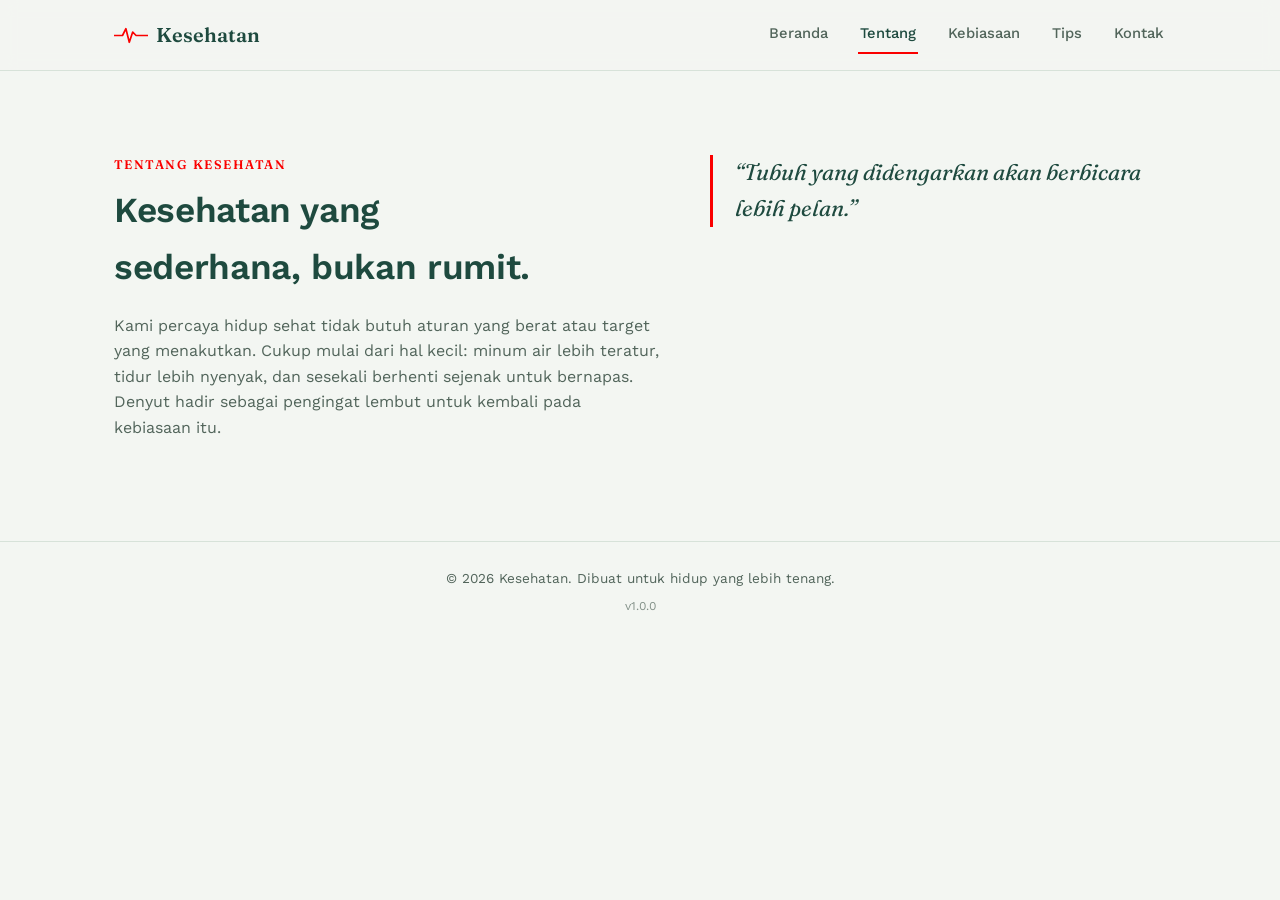
==== about.html @ 61fb6517 "Mengubah struktur website dari single-page menjadi beberapa halaman terpisah: index.html, about.html" ====
<!DOCTYPE html>
<html lang="id">
<head>
<meta charset="UTF-8">
<meta name="viewport" content="width=device-width, initial-scale=1.0">
<title>Project Website kesehatan</title>
<link rel="preconnect" href="https://fonts.googleapis.com">
<link href="https://fonts.googleapis.com/css2?family=Fraunces:opsz,wght@9..144,300;9..144,500;9..144,600;9..144,700&family=Work+Sans:wght@400;500;600&display=swap" rel="stylesheet">
<link rel="stylesheet" href="style.css">
</head>
<body>

<header class="site-header">
  <div class="wrap header-row">
    <a href="index.html" class="brand">
      <span class="brand-mark" aria-hidden="true">
        <svg viewBox="0 0 40 20" width="34" height="17">
          <!---------- Logo ---------->
          <polyline points="0,10 10,10 14,2 18,18 22,6 26,10 40,10" fill="none" stroke="currentColor" stroke-width="2" stroke-linecap="round" stroke-linejoin="round"/>
        </svg>
      </span>
      Kesehatan
    </a>

    <button class="nav-toggle" id="navToggle" aria-label="Buka menu" aria-expanded="false">
      <span></span><span></span><span></span>
    </button>

    <nav class="nav-links" id="navLinks">
        <a href="index.html">Beranda</a>
        <a href="about.html" class="active">Tentang</a>
      <a href="kebiasaan.html">Kebiasaan</a>
      <a href="tips.html">Tips</a>
      <a href="contact.html">Kontak</a>
    </nav>
  </div>
</header>

    <section class="section" id="tentang">
    <div class="wrap about-grid">
      <div class="about-text">
        <p class="eyebrow">Tentang Kesehatan</p>
        <h2>Kesehatan yang sederhana, bukan rumit.</h2>
        <p>Kami percaya hidup sehat tidak butuh aturan yang berat atau target yang menakutkan. Cukup mulai dari hal kecil: minum air lebih teratur, tidur lebih nyenyak, dan sesekali berhenti sejenak untuk bernapas. Denyut hadir sebagai pengingat lembut untuk kembali pada kebiasaan itu.</p>
      </div>
      <div class="about-quote">
        <p>&ldquo;Tubuh yang didengarkan akan berbicara lebih pelan.&rdquo;</p>
      </div>
    </div>
  </section>

  <footer class="site-footer">
  <div class="wrap footer-row">
    <span>© 2026 Kesehatan. Dibuat untuk hidup yang lebih tenang.</span>
    <span class="version">v1.0.0</span>
  </div>
</footer>

  <script src="script.js"></script>
</body>
</html>
---- style.css ----
:root {
  --bg: #F3F6F2;
  --bg-tint: #E9F0E9;
  --ink: #1F2E28;
  --ink-soft: #52655B;
  --teal: #2F6F5E;
  --teal-deep: #1E4A3F;
  --red: #fa0000;
  --card: #FFFFFF;
  --line: #D7E2D9;

  --font-display: "Fraunces", serif;
  --font-body: "Work Sans", sans-serif;

  --wrap: 1100px;
}

* { box-sizing: border-box; }

html { scroll-behavior: smooth; }

body {
  margin: 0;
  background: var(--bg);
  color: var(--ink);
  font-family: var(--font-body);
  line-height: 1.6;
  -webkit-font-smoothing: antialiased;
}

.wrap {
  max-width: var(--wrap);
  margin: 0 auto;
  padding: 0 24px;
}

h1, h2, h3 {
  font-family: var(--font-body);
  font-weight: 600;
  color: var(--teal-deep);
  margin: 0 0 .5em;
  letter-spacing: -0.01em;
}

p { margin: 0 0 1em; color: var(--ink-soft); }

em {
  font-style: italic;
  color: var(--red);
}

a { color: inherit; }

.eyebrow {
  font-family: var(--font-display);
  font-size: .78rem;
  font-weight: 600;
  letter-spacing: .12em;
  text-transform: uppercase;
  color: var(--red);
  margin-bottom: .6em;
}

/* ---------- Header ---------- */
.site-header {
  position: sticky;
  top: 0;
  z-index: 50;
  background: rgba(243, 246, 242, 0.9);
  backdrop-filter: blur(8px);
  border-bottom: 1px solid var(--line);
}

.header-row {
  display: flex;
  align-items: center;
  justify-content: space-between;
  height: 70px;
}

.brand {
  display: flex;
  align-items: center;
  gap: 8px;
  font-family: var(--font-display);
  font-weight: 600;
  font-size: 1.25rem;
  color: var(--teal-deep);
  text-decoration: none;
}

.brand-mark { color: var(--red); display: inline-flex; }

.nav-links {
  display: flex;
  gap: 28px;
}

.nav-links a {
  text-decoration: none;
  font-size: .92rem;
  font-weight: 500;
  color: var(--ink-soft);
  padding: 6px 2px;
  border-bottom: 2px solid transparent;
  transition: color .2s ease, border-color .2s ease;
}

.nav-links a:hover,
.nav-links a.active {
  color: var(--teal-deep);
  border-color: var(--red);
}

.nav-toggle {
  display: none;
  flex-direction: column;
  gap: 5px;
  background: none;
  border: none;
  cursor: pointer;
  padding: 8px;
}
.nav-toggle span {
  width: 22px;
  height: 2px;
  background: var(--teal-deep);
  display: block;
}

/* ---------- Hero ---------- */
.hero { padding: 64px 0 0; position: relative; }

.hero-grid {
  display: grid;
  grid-template-columns: 1.3fr 1fr;
  gap: 40px;
  align-items: center;
  padding-bottom: 56px;
}

.hero-copy h1 {
  font-size: clamp(2.4rem, 5vw, 3.6rem);
  line-height: 1.08;
  margin-bottom: .4em;
}

.lede {
  font-size: 1.05rem;
  max-width: 46ch;
}

.hero-actions {
  display: flex;
  gap: 14px;
  margin-top: 8px;
  flex-wrap: wrap;
}

.btn {
  display: inline-block;
  padding: 13px 26px;
  border-radius: 999px;
  font-size: .92rem;
  font-weight: 600;
  text-decoration: none;
  border: 1px solid transparent;
  cursor: pointer;
  transition: transform .15s ease, background .2s ease, color .2s ease;
}
.btn:hover { transform: translateY(-1px); }

.btn-primary {
  background: var(--teal);
  color: #fff;
}
.btn-primary:hover { background: var(--teal-deep); }

.btn-ghost {
  background: transparent;
  border-color: var(--teal);
  color: var(--teal-deep);
}
.btn-ghost:hover { background: var(--bg-tint); }

.hero-stats {
  display: flex;
  flex-direction: column;
  gap: 18px;
  background: var(--card);
  border: 1px solid var(--line);
  border-radius: 20px;
  padding: 26px;
}

.stat { display: flex; align-items: baseline; gap: 8px; border-bottom: 1px dashed var(--line); padding-bottom: 14px; }
.stat:last-child { border-bottom: none; padding-bottom: 0; }

.stat-num {
  font-family: var(--font-display);
  font-size: 2rem;
  font-weight: 600;
  color: var(--red);
  min-width: 1.6em;
}
.stat-unit { font-size: .85rem; color: var(--ink-soft); }
.stat-label { margin-left: auto; font-size: .82rem; color: var(--ink-soft); text-align: right; max-width: 9em; }


/* ---------- Logo ---------- */
/* .pulse-divider {
  color: var(--red);
  line-height: 0;
}
.pulse-divider svg { width: 100%; height: 56px; display: block; }
#pulseLine {
  stroke-dasharray: 1400;
  stroke-dashoffset: 1400;
  animation: draw 2.2s ease forwards .3s;
}
@keyframes draw { to { stroke-dashoffset: 0; } } */

/* ---------- Sections ---------- */
.section { padding: 84px 0; }
.section-tint { background: var(--bg-tint); }

.section h2 {
  font-size: clamp(1.7rem, 3vw, 2.2rem);
  max-width: 20ch;
}

/* About */
.about-grid {
  display: grid;
  grid-template-columns: 1.2fr 1fr;
  gap: 48px;
  align-items: start;
}
.about-quote {
  border-left: 3px solid var(--red);
  padding-left: 22px;
}
.about-quote p {
  font-family: var(--font-display);
  font-style: italic;
  font-size: 1.4rem;
  color: var(--teal-deep);
  margin: 0;
}

/* Cards */
.card-grid {
  margin-top: 36px;
  display: grid;
  grid-template-columns: repeat(4, 1fr);
  gap: 20px;
}
.card {
  background: var(--card);
  border: 1px solid var(--line);
  border-radius: 18px;
  padding: 26px 22px;
}

.card:hover {
  transform: scale(1.02);
  box-shadow: 0 12px 28px rgba(31, 46, 40, 0.12);
  transition: transform .25s ease, box-shadow .25s ease;
}

.card-icon {
  display: inline-flex;
  align-items: center;
  justify-content: center;
  width: 46px;
  height: 46px;
  border-radius: 50%;
  background: var(--bg-tint);
  color: var(--teal);
  margin-bottom: 14px;
}
.card h3 { font-size: 1.05rem; margin-bottom: .3em; }
.card p { font-size: .9rem; margin: 0; }

/* Tips */
.tips-list {
  margin-top: 36px;
  display: flex;
  flex-direction: column;
  gap: 0;
  border-top: 1px solid var(--line);
}
.tip {
  display: grid;
  grid-template-columns: 70px 1fr;
  gap: 18px;
  padding: 26px 0;
  border-bottom: 1px solid var(--line);
  align-items: start;
}
.tip-num {
  font-family: var(--font-display);
  font-size: 1.6rem;
  color: var(--red);
}
.tip h3 { font-size: 1.05rem; margin-bottom: .3em; }
.tip p { margin: 0; font-size: .92rem; }

/* Contact */
.contact-grid {
  display: grid;
  grid-template-columns: 1fr 1.1fr;
  gap: 48px;
}
.contact-info { list-style: none; padding: 0; margin: 20px 0 0; color: var(--ink-soft); font-size: .92rem; }
.contact-info li { padding: 6px 0; }

.contact-form {
  display: flex;
  flex-direction: column;
  gap: 16px;
  background: var(--card);
  border: 1px solid var(--line);
  border-radius: 18px;
  padding: 28px;
}
.contact-form label {
  display: flex;
  flex-direction: column;
  gap: 6px;
  font-size: .85rem;
  font-weight: 500;
  color: var(--ink-soft);
}
.contact-form input,
.contact-form textarea {
  font-family: var(--font-body);
  font-size: .95rem;
  padding: 11px 13px;
  border-radius: 10px;
  border: 1px solid var(--line);
  background: var(--bg);
  color: var(--ink);
  resize: vertical;
}
.contact-form input:focus,
.contact-form textarea:focus {
  outline: 2px solid var(--teal);
  outline-offset: 1px;
}
.contact-form button { align-self: flex-start; }
.form-note { font-size: .85rem; color: var(--teal); min-height: 1.2em; margin: 0; }

/* Footer */
.site-footer {
  border-top: 1px solid var(--line);
  padding: 26px 0;
}
.footer-row {
  display: flex;
  flex-direction: column;
  align-items: center;
  text-align: center;
  gap: 8px;
  font-size: .85rem;
  color: var(--ink-soft);
}
.footer-row a { text-decoration: none; color: var(--teal-deep); font-weight: 500; }
.version {
  font-size: .75rem;
  color: var(--ink-soft);
  opacity: .7;
}

/* Reveal on scroll */
.reveal {
  opacity: 0;
  transform: translateY(16px);
  transition: opacity .6s ease, transform .6s ease;
}
.reveal.visible { opacity: 1; transform: translateY(0); }

/* Reduced motion */
@media (prefers-reduced-motion: reduce) {
  html { scroll-behavior: auto; }
  #pulseLine { animation: none; stroke-dashoffset: 0; }
  .reveal { opacity: 1; transform: none; transition: none; }
}

/* ---------- Responsive ---------- */
@media (max-width: 860px) {
  .hero-grid, .about-grid, .contact-grid { grid-template-columns: 1fr; }
  .card-grid { grid-template-columns: repeat(2, 1fr); }
}

@media (max-width: 640px) {
  .nav-toggle { display: flex; }
  .nav-links {
    position: absolute;
    top: 70px;
    left: 0;
    right: 0;
    background: var(--bg);
    flex-direction: column;
    gap: 0;
    border-bottom: 1px solid var(--line);
    max-height: 0;
    overflow: hidden;
    transition: max-height .25s ease;
  }
  .nav-links.open { max-height: 300px; }
  .nav-links a { padding: 14px 24px; border-bottom: 1px solid var(--line); }
  .card-grid { grid-template-columns: 1fr; }
  .tip { grid-template-columns: 44px 1fr; }
}
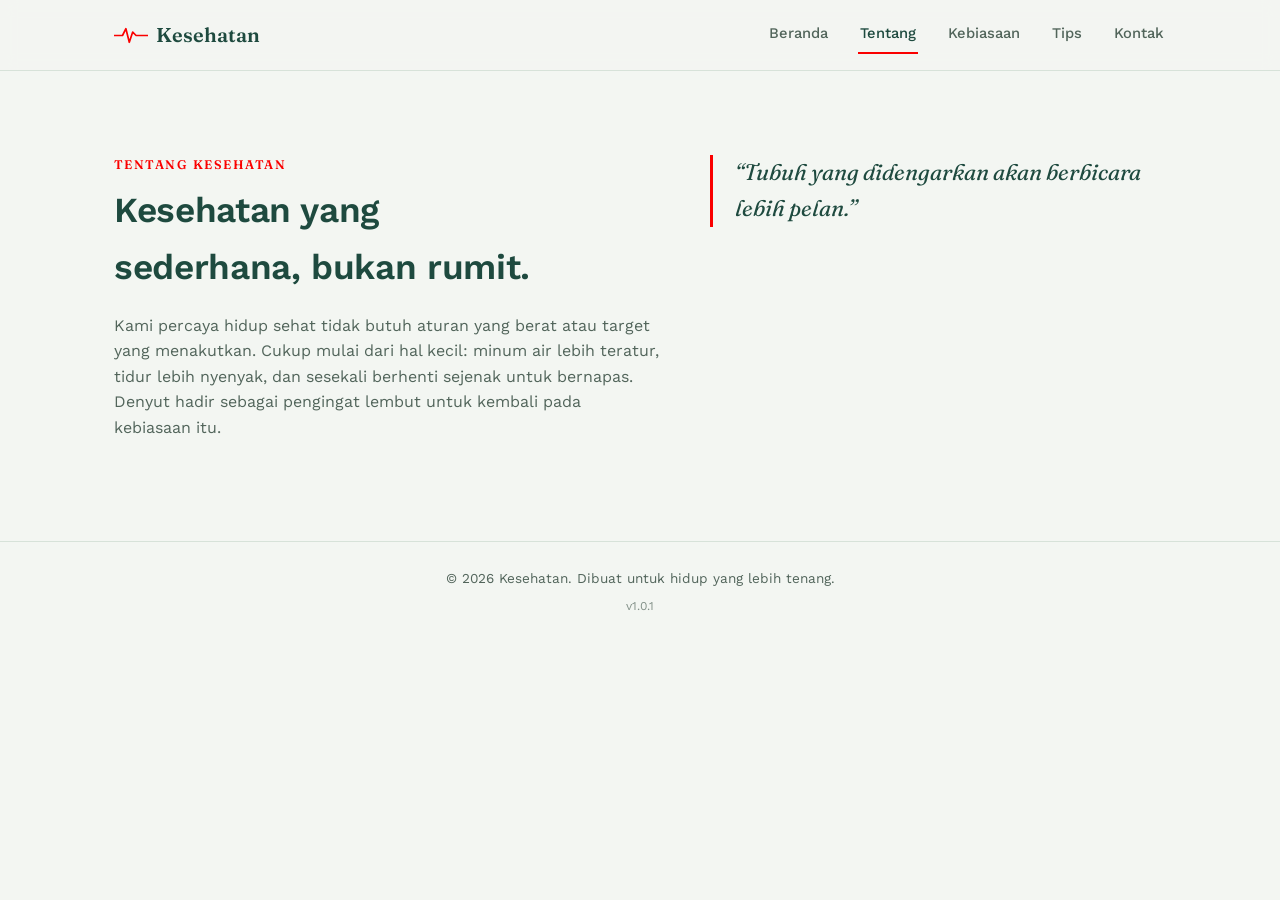
==== commit 29e4072b: "1. fix: mengubah animasi penghitung statistik dengan menambahkan COUNT_DURATION untuk mengatur duras" ====
--- a/about.html
+++ b/about.html
@@ -52,7 +52,7 @@
   <footer class="site-footer">
   <div class="wrap footer-row">
     <span>© 2026 Kesehatan. Dibuat untuk hidup yang lebih tenang.</span>
-    <span class="version">v1.0.0</span>
+    <span class="version">v1.0.1</span>
   </div>
 </footer>
 
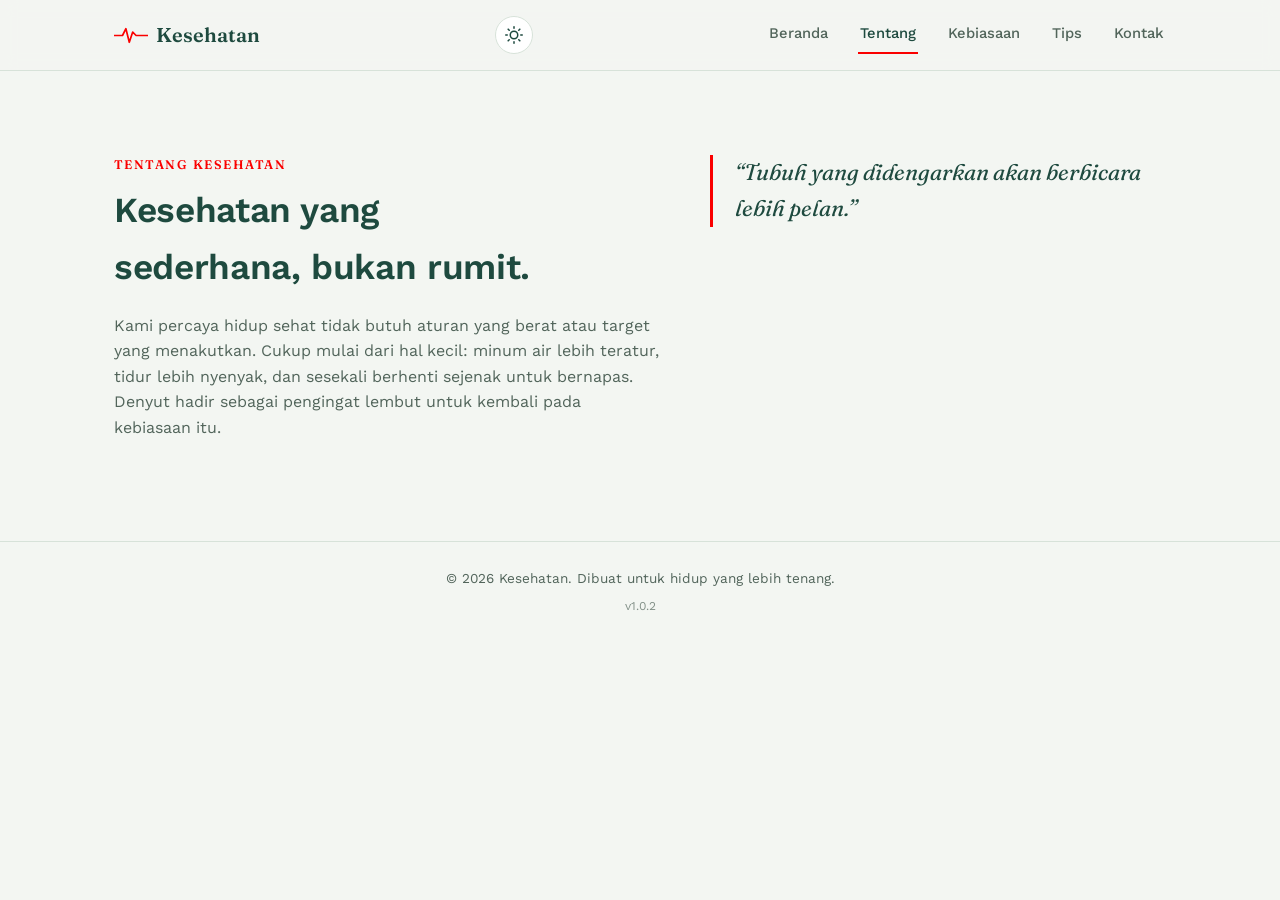
==== commit cd39d2d9: "1. feat: tambah tombol dark mode/light mode (JavaScript Line 3–21; CSS Line 18–26, 149–172; index.ht" ====
--- a/about.html
+++ b/about.html
@@ -9,6 +9,7 @@
 <link rel="stylesheet" href="style.css">
 </head>
 <body>
+<div class="page-loader" id="pageLoader"><div class="page-loader-bar"></div></div>
 
 <header class="site-header">
   <div class="wrap header-row">
@@ -22,9 +23,16 @@
       Kesehatan
     </a>
 
-    <button class="nav-toggle" id="navToggle" aria-label="Buka menu" aria-expanded="false">
-      <span></span><span></span><span></span>
-    </button>
+    <div class="header-actions">
+      <button class="theme-toggle" id="themeToggle" aria-label="Ganti tema gelap/terang">
+        <svg class="icon-sun" viewBox="0 0 24 24" width="18" height="18" fill="none" stroke="currentColor" stroke-width="2" stroke-linecap="round" stroke-linejoin="round"><circle cx="12" cy="12" r="5"/><path d="M12 1v2M12 21v2M4.22 4.22l1.42 1.42M18.36 18.36l1.42 1.42M1 12h2M21 12h2M4.22 19.78l1.42-1.42M18.36 5.64l1.42-1.42"/></svg>
+        <svg class="icon-moon" viewBox="0 0 24 24" width="18" height="18" fill="none" stroke="currentColor" stroke-width="2" stroke-linecap="round" stroke-linejoin="round"><path d="M21 12.8A9 9 0 1 1 11.2 3a7 7 0 0 0 9.8 9.8z"/></svg>
+      </button>
+
+      <button class="nav-toggle" id="navToggle" aria-label="Buka menu" aria-expanded="false">
+        <span></span><span></span><span></span>
+      </button>
+    </div>
 
     <nav class="nav-links" id="navLinks">
         <a href="index.html">Beranda</a>
@@ -52,7 +60,7 @@
   <footer class="site-footer">
   <div class="wrap footer-row">
     <span>© 2026 Kesehatan. Dibuat untuk hidup yang lebih tenang.</span>
-    <span class="version">v1.0.1</span>
+    <span class="version">v1.0.2</span>
   </div>
 </footer>
 
--- a/style.css
+++ b/style.css
@@ -15,6 +15,23 @@
   --wrap: 1100px;
 }
 
+/* Tema gelap: variabel di atas ditimpa saat <html data-theme="dark"> */
+[data-theme="dark"] {
+  --bg: #12201A;
+  --bg-tint: #17281F;
+  --ink: #E7EFEA;
+  --ink-soft: #9FB4A9;
+  --teal: #4FB596;
+  --teal-deep: #8FDCC0;
+  --card: #182920;
+  --line: #24382E;
+}
+
+/* Transisi halus saat berpindah tema */
+body, .card, .contact-form, .hero-stats, .site-header {
+  transition: background-color .3s ease, color .3s ease, border-color .3s ease;
+}
+
 * { box-sizing: border-box; }
 
 html { scroll-behavior: smooth; }
@@ -127,6 +144,32 @@
   background: var(--teal-deep);
   display: block;
 }
+
+/* ---------- Toggle dark/light mode ---------- */
+.header-actions {
+  display: flex;
+  align-items: center;
+  gap: 12px;
+}
+
+.theme-toggle {
+  display: inline-flex;
+  align-items: center;
+  justify-content: center;
+  width: 38px;
+  height: 38px;
+  border-radius: 999px;
+  border: 1px solid var(--line);
+  background: var(--card);
+  color: var(--teal-deep);
+  cursor: pointer;
+  transition: background .2s ease, border-color .2s ease, transform .15s ease;
+}
+.theme-toggle:hover { background: var(--bg-tint); transform: translateY(-1px); }
+
+.theme-toggle .icon-moon { display: none; }
+[data-theme="dark"] .theme-toggle .icon-sun { display: none; }
+[data-theme="dark"] .theme-toggle .icon-moon { display: block; }
 
 /* ---------- Hero ---------- */
 .hero { padding: 64px 0 0; position: relative; }
@@ -412,4 +455,25 @@
   .nav-links a { padding: 14px 24px; border-bottom: 1px solid var(--line); }
   .card-grid { grid-template-columns: 1fr; }
   .tip { grid-template-columns: 44px 1fr; }
-}+}
+
+/* ---------- Loading indicator saat pindah halaman ---------- */
+.page-loader {
+  position: fixed;
+  top: 0;
+  left: 0;
+  width: 100%;
+  height: 3px;
+  z-index: 999;
+  pointer-events: none;
+  background: transparent;
+}
+.page-loader-bar {
+  height: 100%;
+  width: 0%;
+  background: var(--red);
+  opacity: 1;
+  transition: width .35s ease, opacity .25s ease .1s;
+}
+.page-loader.loading .page-loader-bar { width: 75%; }
+.page-loader.done .page-loader-bar { width: 100%; opacity: 0; }
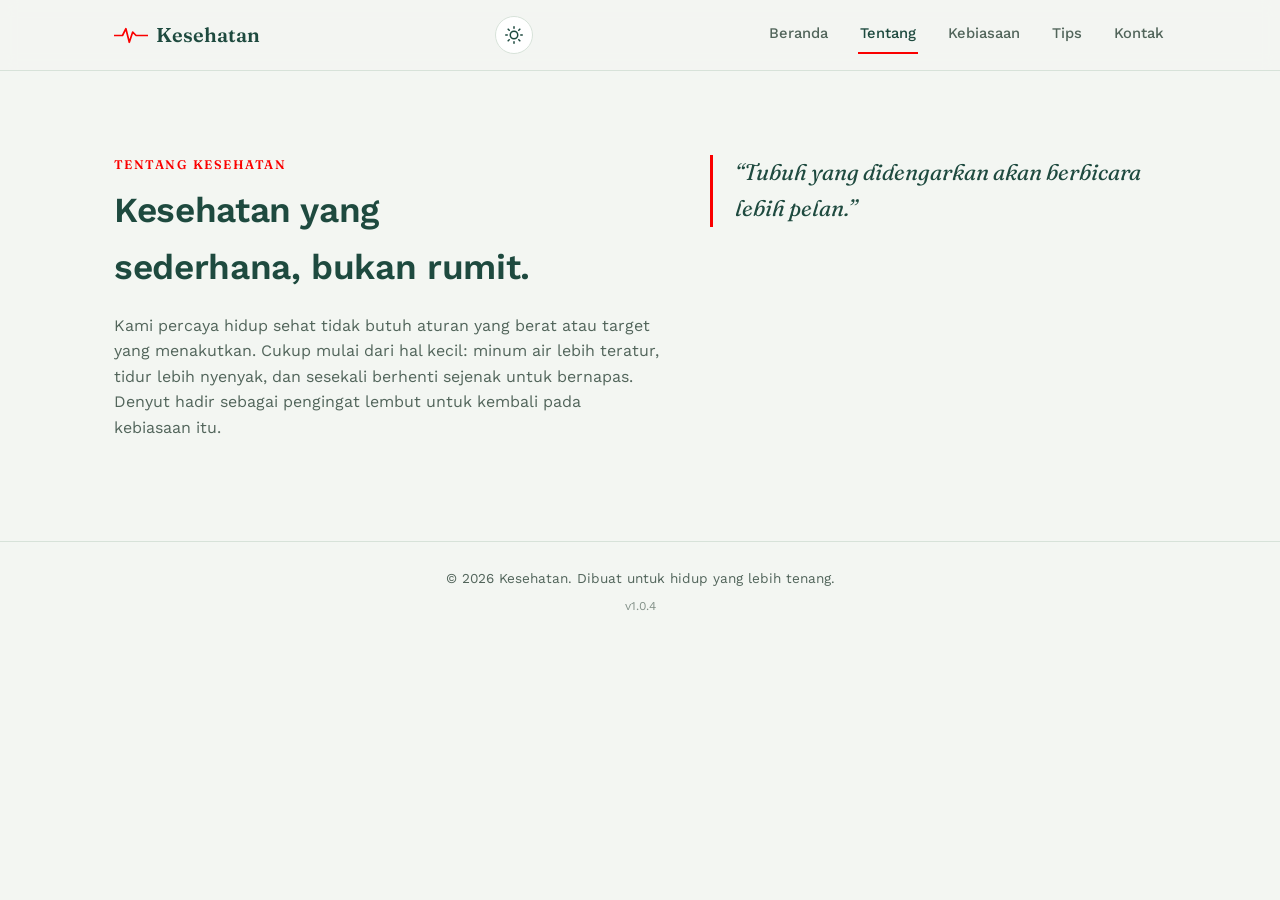
==== commit c36be8fd: "fix: benerin versi yang lupa di ubah Versi web v1.0.4" ====
--- a/about.html
+++ b/about.html
@@ -3,7 +3,7 @@
 <head>
 <meta charset="UTF-8">
 <meta name="viewport" content="width=device-width, initial-scale=1.0">
-<title>Project Website kesehatan</title>
+<title>Kesehatan</title>
 <link rel="preconnect" href="https://fonts.googleapis.com">
 <link href="https://fonts.googleapis.com/css2?family=Fraunces:opsz,wght@9..144,300;9..144,500;9..144,600;9..144,700&family=Work+Sans:wght@400;500;600&display=swap" rel="stylesheet">
 <link rel="stylesheet" href="style.css">
@@ -60,7 +60,7 @@
   <footer class="site-footer">
   <div class="wrap footer-row">
     <span>© 2026 Kesehatan. Dibuat untuk hidup yang lebih tenang.</span>
-    <span class="version">v1.0.2</span>
+    <span class="version">v1.0.4</span>
   </div>
 </footer>
 
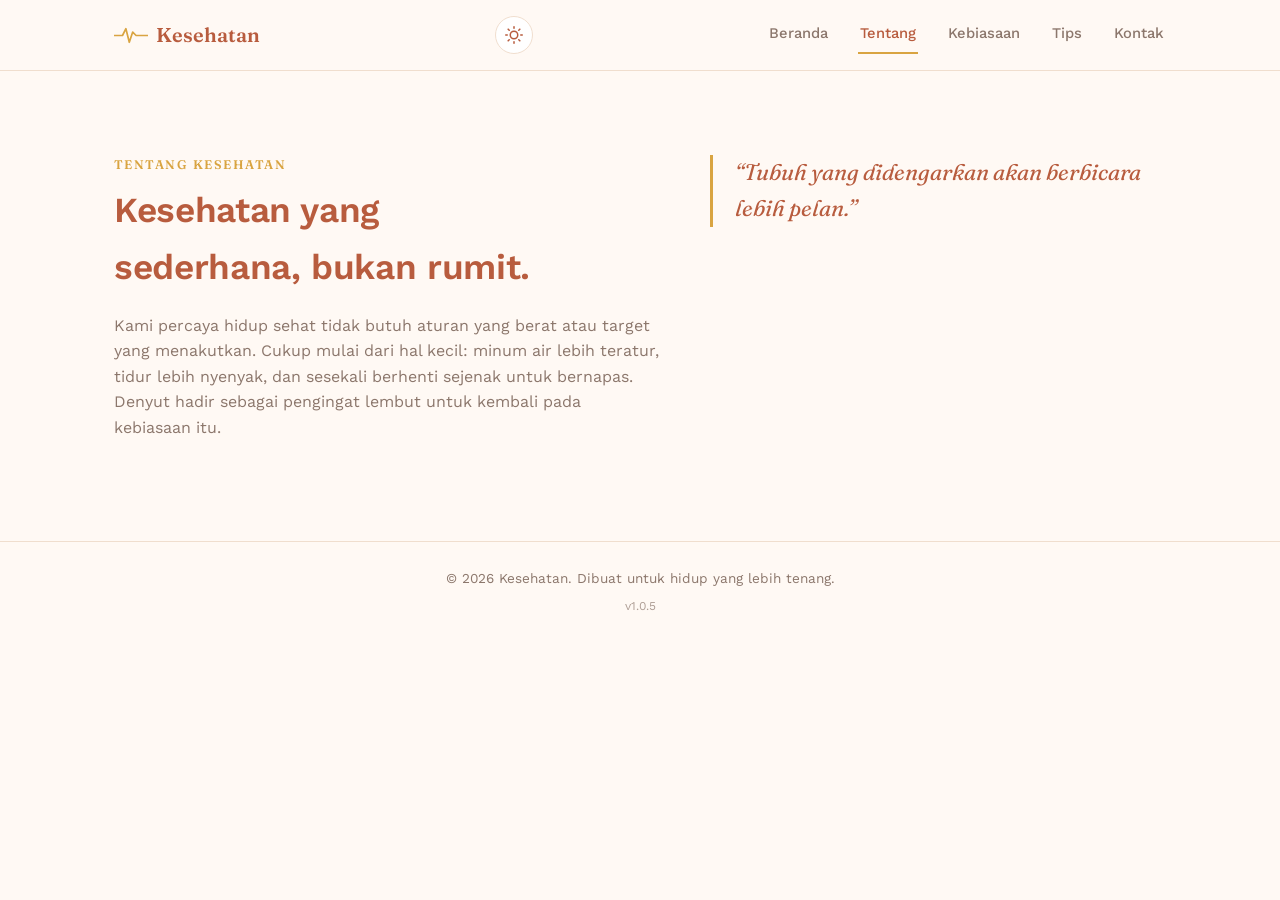
==== commit 4d1491ae: "1. fix: memperbaiki warna pada website (CSS Line 2-29, dan 88) 2. fix: mencegah flash mode terang sa" ====
--- a/about.html
+++ b/about.html
@@ -2,8 +2,16 @@
 <html lang="id">
 <head>
 <meta charset="UTF-8">
+<script>
+  /* Terapkan tema tersimpan SEBELUM halaman digambar, biar gak "kedip" */
+  (function () {
+    if (localStorage.getItem('theme') === 'dark') {
+      document.documentElement.setAttribute('data-theme', 'dark');
+    }
+  })();
+</script>
 <meta name="viewport" content="width=device-width, initial-scale=1.0">
-<title>Kesehatan</title>
+<title>Project Website kesehatan</title>
 <link rel="preconnect" href="https://fonts.googleapis.com">
 <link href="https://fonts.googleapis.com/css2?family=Fraunces:opsz,wght@9..144,300;9..144,500;9..144,600;9..144,700&family=Work+Sans:wght@400;500;600&display=swap" rel="stylesheet">
 <link rel="stylesheet" href="style.css">
@@ -60,7 +68,7 @@
   <footer class="site-footer">
   <div class="wrap footer-row">
     <span>© 2026 Kesehatan. Dibuat untuk hidup yang lebih tenang.</span>
-    <span class="version">v1.0.4</span>
+    <span class="version">v1.0.5</span>
   </div>
 </footer>
 
--- a/style.css
+++ b/style.css
@@ -1,13 +1,14 @@
 :root {
-  --bg: #F3F6F2;
-  --bg-tint: #E9F0E9;
-  --ink: #1F2E28;
-  --ink-soft: #52655B;
-  --teal: #2F6F5E;
-  --teal-deep: #1E4A3F;
-  --red: #fa0000;
+  --bg: #FFF9F4;
+  --bg-tint: #FCEEE0;
+  --ink: #4A3B34;
+  --ink-soft: #8C776C;
+  --teal: #E0916F;
+  --teal-deep: #B85C3E;
+  --red: #D9A441;
   --card: #FFFFFF;
-  --line: #D7E2D9;
+  --line: #F0DECE;
+  --header-bg: rgba(255, 249, 244, 0.9);
 
   --font-display: "Fraunces", serif;
   --font-body: "Work Sans", sans-serif;
@@ -17,14 +18,15 @@
 
 /* Tema gelap: variabel di atas ditimpa saat <html data-theme="dark"> */
 [data-theme="dark"] {
-  --bg: #12201A;
-  --bg-tint: #17281F;
-  --ink: #E7EFEA;
-  --ink-soft: #9FB4A9;
-  --teal: #4FB596;
-  --teal-deep: #8FDCC0;
-  --card: #182920;
-  --line: #24382E;
+  --bg: #2B211C;
+  --bg-tint: #372A23;
+  --ink: #F6EAE1;
+  --ink-soft: #CBB6A8;
+  --teal: #E8A47F;
+  --teal-deep: #F1C79E;
+  --card: #362A23;
+  --line: #4A392F;
+  --header-bg: rgba(43, 33, 28, 0.85);
 }
 
 /* Transisi halus saat berpindah tema */
@@ -83,7 +85,7 @@
   position: sticky;
   top: 0;
   z-index: 50;
-  background: rgba(243, 246, 242, 0.9);
+  background: var(--header-bg);
   backdrop-filter: blur(8px);
   border-bottom: 1px solid var(--line);
 }
